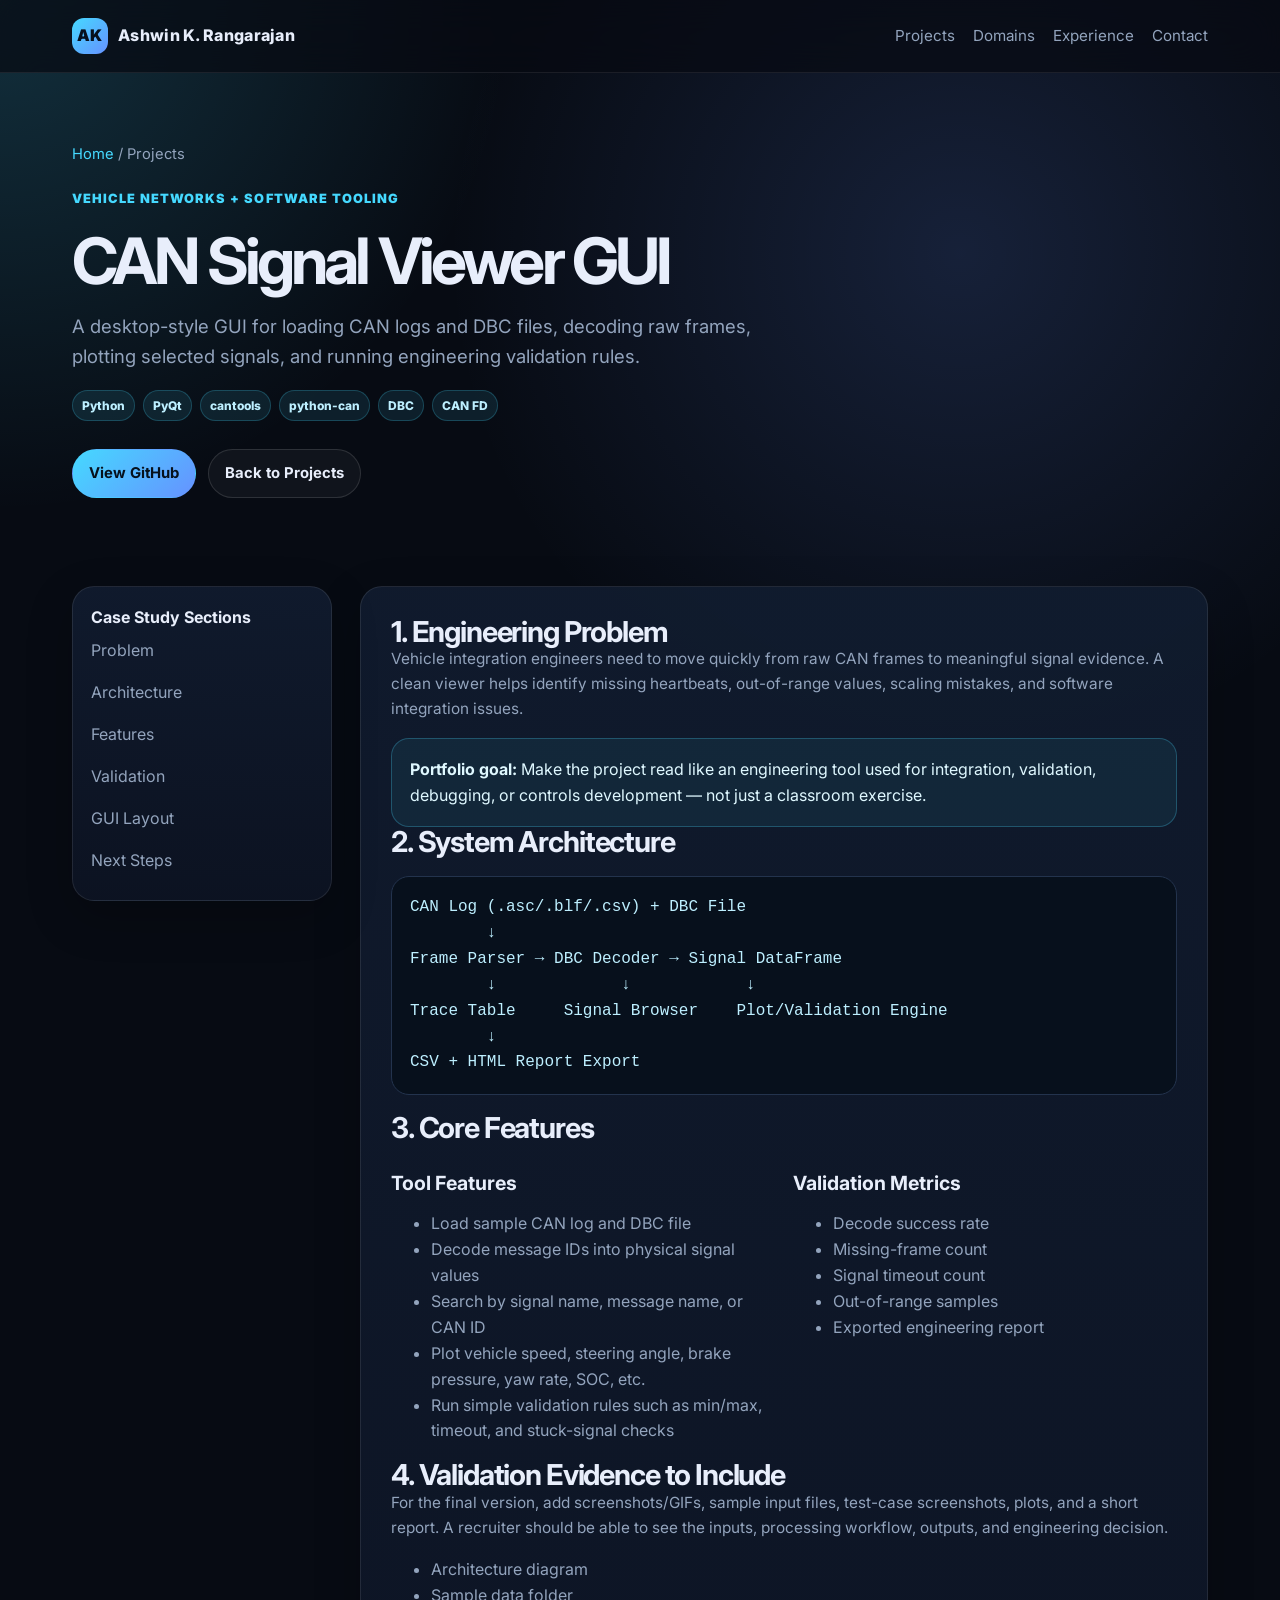
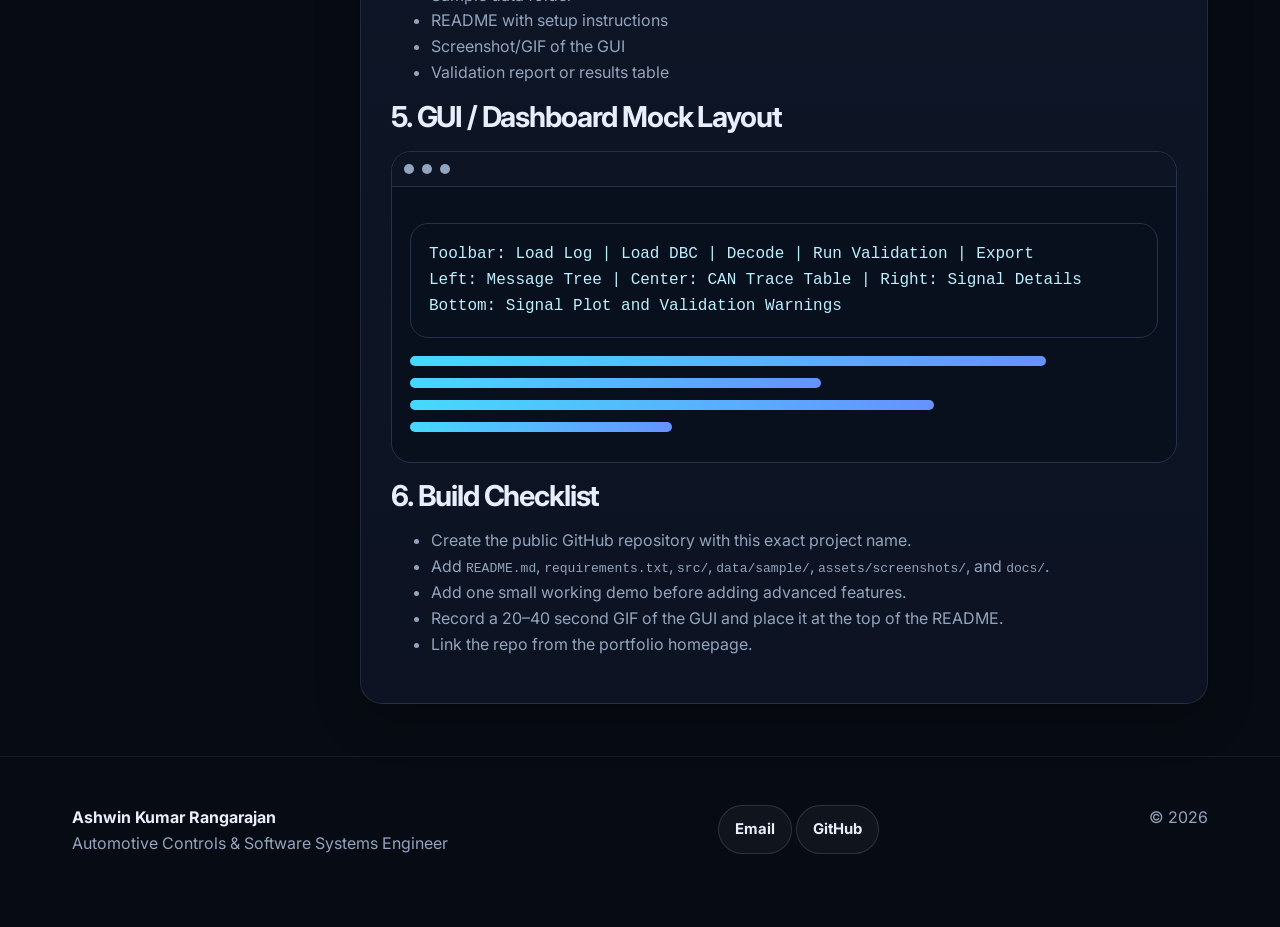
==== projects/can-signal-viewer-gui.html @ 093fa54e "Initial automotive SDV portfolio website" ====
<!doctype html>
<html lang="en">
<head>
  <meta charset="utf-8" />
  <meta name="viewport" content="width=device-width, initial-scale=1" />
  <title>CAN Signal Viewer GUI | Ashwin Kumar Rangarajan</title>
  <link rel="preconnect" href="https://fonts.googleapis.com">
  <link rel="preconnect" href="https://fonts.gstatic.com" crossorigin>
  <link href="https://fonts.googleapis.com/css2?family=Inter:wght@400;600;700;800;900&display=swap" rel="stylesheet">
  <link rel="stylesheet" href="../assets/styles.css" />
</head>
<body>
  <header class="nav"><div class="container nav-inner"><a class="logo" href="../index.html"><span class="logo-mark">AK</span><span>Ashwin K. Rangarajan</span></a><nav class="nav-links"><a href="../index.html#projects">Projects</a><a href="../index.html#domains">Domains</a><a href="../index.html#experience">Experience</a><a href="../index.html#contact">Contact</a></nav><button class="btn small mobile-menu" data-mobile-toggle>Menu</button></div></header>
  <main>
    <section class="project-hero"><div class="container"><div class="breadcrumb"><a href="../index.html">Home</a> / Projects</div><span class="kicker">Vehicle Networks + Software Tooling</span><h1>CAN Signal Viewer GUI</h1><p class="lede">A desktop-style GUI for loading CAN logs and DBC files, decoding raw frames, plotting selected signals, and running engineering validation rules.</p><div class="tags"><span class="tag">Python</span><span class="tag">PyQt</span><span class="tag">cantools</span><span class="tag">python-can</span><span class="tag">DBC</span><span class="tag">CAN FD</span></div><div class="hero-actions"><a class="btn primary" href="https://github.com/AshwinK77" target="_blank" rel="noreferrer">View GitHub</a><a class="btn" href="../index.html#projects">Back to Projects</a></div></div></section>
    <section class="section"><div class="container project-layout">
      <aside class="sidebar"><div class="card"><strong>Case Study Sections</strong><a href="#problem">Problem</a><a href="#architecture">Architecture</a><a href="#features">Features</a><a href="#validation">Validation</a><a href="#layout">GUI Layout</a><a href="#next">Next Steps</a></div></aside>
      <article class="card content-card">
        <section id="problem"><h2>1. Engineering Problem</h2><p>Vehicle integration engineers need to move quickly from raw CAN frames to meaningful signal evidence. A clean viewer helps identify missing heartbeats, out-of-range values, scaling mistakes, and software integration issues.</p><div class="callout"><strong>Portfolio goal:</strong> Make the project read like an engineering tool used for integration, validation, debugging, or controls development — not just a classroom exercise.</div></section>
        <section id="architecture"><h2>2. System Architecture</h2><div class="diagram">CAN Log (.asc/.blf/.csv) + DBC File
        ↓
Frame Parser → DBC Decoder → Signal DataFrame
        ↓             ↓            ↓
Trace Table     Signal Browser    Plot/Validation Engine
        ↓
CSV + HTML Report Export</div></section>
        <section id="features"><h2>3. Core Features</h2><div class="split"><div><h3>Tool Features</h3><ul><li>Load sample CAN log and DBC file</li><li>Decode message IDs into physical signal values</li><li>Search by signal name, message name, or CAN ID</li><li>Plot vehicle speed, steering angle, brake pressure, yaw rate, SOC, etc.</li><li>Run simple validation rules such as min/max, timeout, and stuck-signal checks</li></ul></div><div><h3>Validation Metrics</h3><ul><li>Decode success rate</li><li>Missing-frame count</li><li>Signal timeout count</li><li>Out-of-range samples</li><li>Exported engineering report</li></ul></div></div></section>
        <section id="validation"><h2>4. Validation Evidence to Include</h2><p>For the final version, add screenshots/GIFs, sample input files, test-case screenshots, plots, and a short report. A recruiter should be able to see the inputs, processing workflow, outputs, and engineering decision.</p><ul><li>Architecture diagram</li><li>Sample data folder</li><li>README with setup instructions</li><li>Screenshot/GIF of the GUI</li><li>Validation report or results table</li></ul></section>
        <section id="layout"><h2>5. GUI / Dashboard Mock Layout</h2><div class="mock-screen"><div class="mock-top"><span class="mock-dot"></span><span class="mock-dot"></span><span class="mock-dot"></span></div><div class="mock-body"><div class="diagram">Toolbar: Load Log | Load DBC | Decode | Run Validation | Export
Left: Message Tree | Center: CAN Trace Table | Right: Signal Details
Bottom: Signal Plot and Validation Warnings</div><div class="bar w85"></div><div class="bar w55"></div><div class="bar w70"></div><div class="bar w35"></div></div></div></section>
        <section id="next"><h2>6. Build Checklist</h2><ul><li>Create the public GitHub repository with this exact project name.</li><li>Add <code>README.md</code>, <code>requirements.txt</code>, <code>src/</code>, <code>data/sample/</code>, <code>assets/screenshots/</code>, and <code>docs/</code>.</li><li>Add one small working demo before adding advanced features.</li><li>Record a 20–40 second GIF of the GUI and place it at the top of the README.</li><li>Link the repo from the portfolio homepage.</li></ul></section>
      </article>
    </div></section>
  </main>
  <footer class="footer"><div class="container footer-grid"><div><strong>Ashwin Kumar Rangarajan</strong><br/>Automotive Controls & Software Systems Engineer</div><div><a class="btn" href="mailto:ashwintwister@gmail.com">Email</a> <a class="btn" href="https://github.com/AshwinK77" target="_blank" rel="noreferrer">GitHub</a></div><div>© <span data-year></span></div></div></footer>
  <script src="../assets/app.js"></script>
</body>
</html>
---- assets/styles.css ----
:root{
  --bg:#070b13;
  --panel:#0d1423;
  --panel-2:#111c2f;
  --text:#e8eefb;
  --muted:#93a4bd;
  --line:#23334d;
  --cyan:#45d9ff;
  --blue:#6692ff;
  --green:#44e0a2;
  --amber:#ffc857;
  --red:#ff6b6b;
  --shadow:0 24px 70px rgba(0,0,0,.35);
  --radius:22px;
  --max:1180px;
}
*{box-sizing:border-box}
html{scroll-behavior:smooth}
body{
  margin:0;
  font-family:Inter, ui-sans-serif, system-ui, -apple-system, Segoe UI, Roboto, Helvetica, Arial, sans-serif;
  background:radial-gradient(circle at top left, rgba(69,217,255,.18), transparent 32rem), radial-gradient(circle at 75% 10%, rgba(102,146,255,.16), transparent 32rem), var(--bg);
  color:var(--text);
  line-height:1.62;
}
a{color:inherit;text-decoration:none}
img{max-width:100%;display:block}
.container{max-width:var(--max);margin:0 auto;padding:0 22px}
.nav{
  position:sticky;top:0;z-index:50;
  backdrop-filter:blur(18px);
  background:rgba(7,11,19,.72);
  border-bottom:1px solid rgba(255,255,255,.08);
}
.nav-inner{height:72px;display:flex;align-items:center;justify-content:space-between;gap:20px}
.logo{font-weight:800;letter-spacing:.3px;display:flex;align-items:center;gap:10px}
.logo-mark{width:36px;height:36px;border-radius:12px;background:linear-gradient(135deg,var(--cyan),var(--blue));display:grid;place-items:center;color:#06111d;font-weight:900}
.nav-links{display:flex;gap:18px;align-items:center;color:var(--muted);font-size:.95rem}
.nav-links a:hover{color:var(--text)}
.btn{
  display:inline-flex;align-items:center;justify-content:center;gap:8px;
  padding:11px 16px;border-radius:999px;border:1px solid rgba(255,255,255,.12);
  background:rgba(255,255,255,.04);color:var(--text);font-weight:700;font-size:.93rem;
  transition:.2s ease;
}
.btn:hover{transform:translateY(-2px);border-color:rgba(69,217,255,.45);box-shadow:0 12px 34px rgba(69,217,255,.12)}
.btn.primary{background:linear-gradient(135deg,var(--cyan),var(--blue));color:#06111d;border-color:transparent}
.btn.small{padding:8px 12px;font-size:.85rem}
.hero{padding:86px 0 58px}
.hero-grid{display:grid;grid-template-columns:1.15fr .85fr;gap:34px;align-items:center}
.eyebrow{display:inline-flex;gap:8px;align-items:center;color:var(--cyan);font-weight:800;letter-spacing:.08em;text-transform:uppercase;font-size:.78rem}
.dot{width:8px;height:8px;border-radius:99px;background:var(--green);box-shadow:0 0 18px var(--green)}
h1{font-size:clamp(2.5rem,5vw,5rem);line-height:1;margin:18px 0 18px;letter-spacing:-.06em}
.lede{font-size:1.16rem;color:var(--muted);max-width:720px}
.hero-actions{display:flex;gap:12px;flex-wrap:wrap;margin-top:28px}
.hero-card{background:linear-gradient(180deg,rgba(255,255,255,.08),rgba(255,255,255,.035));border:1px solid rgba(255,255,255,.11);border-radius:var(--radius);padding:22px;box-shadow:var(--shadow)}
.dashboard-preview{display:grid;gap:14px}
.metric-row{display:grid;grid-template-columns:repeat(2,1fr);gap:12px}
.metric{background:rgba(0,0,0,.18);border:1px solid var(--line);border-radius:16px;padding:16px}
.metric .label{font-size:.72rem;color:var(--muted);text-transform:uppercase;letter-spacing:.08em}
.metric .value{font-size:1.9rem;font-weight:900;margin-top:4px}
.value.good{color:var(--green)}.value.warn{color:var(--amber)}.value.hot{color:var(--red)}
.trace{border:1px solid var(--line);border-radius:16px;overflow:hidden;background:#07101c}
.trace div{display:grid;grid-template-columns:1fr .7fr .7fr;gap:8px;padding:9px 12px;border-bottom:1px solid rgba(255,255,255,.06);font-size:.84rem;color:var(--muted)}
.trace div:first-child{color:var(--text);font-weight:800;background:rgba(69,217,255,.08)}
.trace div:last-child{border-bottom:none}
.section{padding:52px 0}
.section-head{display:flex;justify-content:space-between;gap:28px;align-items:end;margin-bottom:24px}
.section h2{font-size:clamp(1.8rem,3vw,3rem);line-height:1.06;margin:0;letter-spacing:-.04em}
.section p.intro{color:var(--muted);max-width:700px;margin:10px 0 0}
.grid{display:grid;gap:18px}
.grid.cards{grid-template-columns:repeat(3,1fr)}
.card{background:linear-gradient(180deg,rgba(17,28,47,.92),rgba(13,20,35,.92));border:1px solid rgba(255,255,255,.09);border-radius:var(--radius);padding:22px;box-shadow:0 16px 46px rgba(0,0,0,.22)}
.card h3{margin:0 0 8px;font-size:1.22rem;line-height:1.2}
.card p{color:var(--muted);margin:0 0 16px;font-size:.96rem}
.tags{display:flex;flex-wrap:wrap;gap:8px;margin:16px 0}
.tag{font-size:.75rem;font-weight:800;color:#bdefff;background:rgba(69,217,255,.1);border:1px solid rgba(69,217,255,.22);padding:5px 9px;border-radius:999px}
.card-actions{display:flex;gap:10px;flex-wrap:wrap;margin-top:14px}
.kicker{font-size:.8rem;color:var(--cyan);font-weight:900;text-transform:uppercase;letter-spacing:.08em}
.domain-grid{display:grid;grid-template-columns:repeat(4,1fr);gap:16px}
.domain h3{font-size:1rem;margin:8px 0 8px}.domain ul{padding-left:18px;margin:0;color:var(--muted);font-size:.92rem}
.timeline{position:relative;display:grid;gap:16px}
.timeline-item{display:grid;grid-template-columns:180px 1fr;gap:18px;align-items:start}
.time{color:var(--cyan);font-weight:900;font-size:.9rem}.timeline-card{border-left:3px solid var(--cyan)}
.repo-table{width:100%;border-collapse:separate;border-spacing:0 10px}
.repo-table th{text-align:left;color:var(--muted);font-size:.8rem;text-transform:uppercase;letter-spacing:.08em;font-weight:800;padding:0 14px}
.repo-table td{background:rgba(17,28,47,.8);border-top:1px solid rgba(255,255,255,.08);border-bottom:1px solid rgba(255,255,255,.08);padding:14px;color:var(--muted)}
.repo-table td:first-child{border-left:1px solid rgba(255,255,255,.08);border-radius:14px 0 0 14px;color:var(--text);font-weight:800}.repo-table td:last-child{border-right:1px solid rgba(255,255,255,.08);border-radius:0 14px 14px 0}
.footer{padding:48px 0 70px;border-top:1px solid rgba(255,255,255,.08);color:var(--muted)}
.footer-grid{display:flex;justify-content:space-between;gap:20px;flex-wrap:wrap}.footer strong{color:var(--text)}
.project-hero{padding:70px 0 36px}.breadcrumb{color:var(--muted);font-size:.92rem;margin-bottom:18px}.breadcrumb a{color:var(--cyan)}
.project-layout{display:grid;grid-template-columns:260px 1fr;gap:28px;align-items:start}.sidebar{position:sticky;top:92px}.sidebar .card{padding:18px}.sidebar a{display:block;color:var(--muted);padding:8px 0}.sidebar a:hover{color:var(--cyan)}
.content-card{padding:30px}.content-card h2{font-size:1.8rem;margin-top:0}.content-card h3{margin-top:28px}.content-card p,.content-card li{color:var(--muted)}
.diagram{background:#07101c;border:1px solid var(--line);border-radius:18px;padding:18px;margin:18px 0;font-family:ui-monospace, SFMono-Regular, Menlo, Consolas, monospace;color:#bdefff;white-space:pre-wrap;overflow:auto}
.split{display:grid;grid-template-columns:1fr 1fr;gap:18px}.callout{border:1px solid rgba(69,217,255,.26);background:rgba(69,217,255,.07);border-radius:18px;padding:18px;color:#dff8ff}
.mock-screen{border:1px solid var(--line);border-radius:20px;background:#07101c;overflow:hidden;margin:18px 0}.mock-top{display:flex;gap:8px;background:#0d1423;padding:12px;border-bottom:1px solid var(--line)}.mock-dot{width:10px;height:10px;border-radius:50%;background:var(--muted)}.mock-body{padding:18px}.bar{height:10px;background:linear-gradient(90deg,var(--cyan),var(--blue));border-radius:99px;margin:12px 0}.bar.w70{width:70%}.bar.w55{width:55%}.bar.w85{width:85%}.bar.w35{width:35%}
.mobile-menu{display:none}
@media(max-width:900px){.hero-grid,.project-layout,.split{grid-template-columns:1fr}.grid.cards{grid-template-columns:1fr 1fr}.domain-grid{grid-template-columns:1fr 1fr}.sidebar{position:static}.nav-links{display:none}.mobile-menu{display:inline-flex}.timeline-item{grid-template-columns:1fr}.hero{padding-top:56px}}
@media(max-width:620px){.grid.cards,.domain-grid,.metric-row{grid-template-columns:1fr}.section-head{display:block}.repo-table{display:block;overflow-x:auto}.hero-actions{display:grid}.btn{width:100%}}
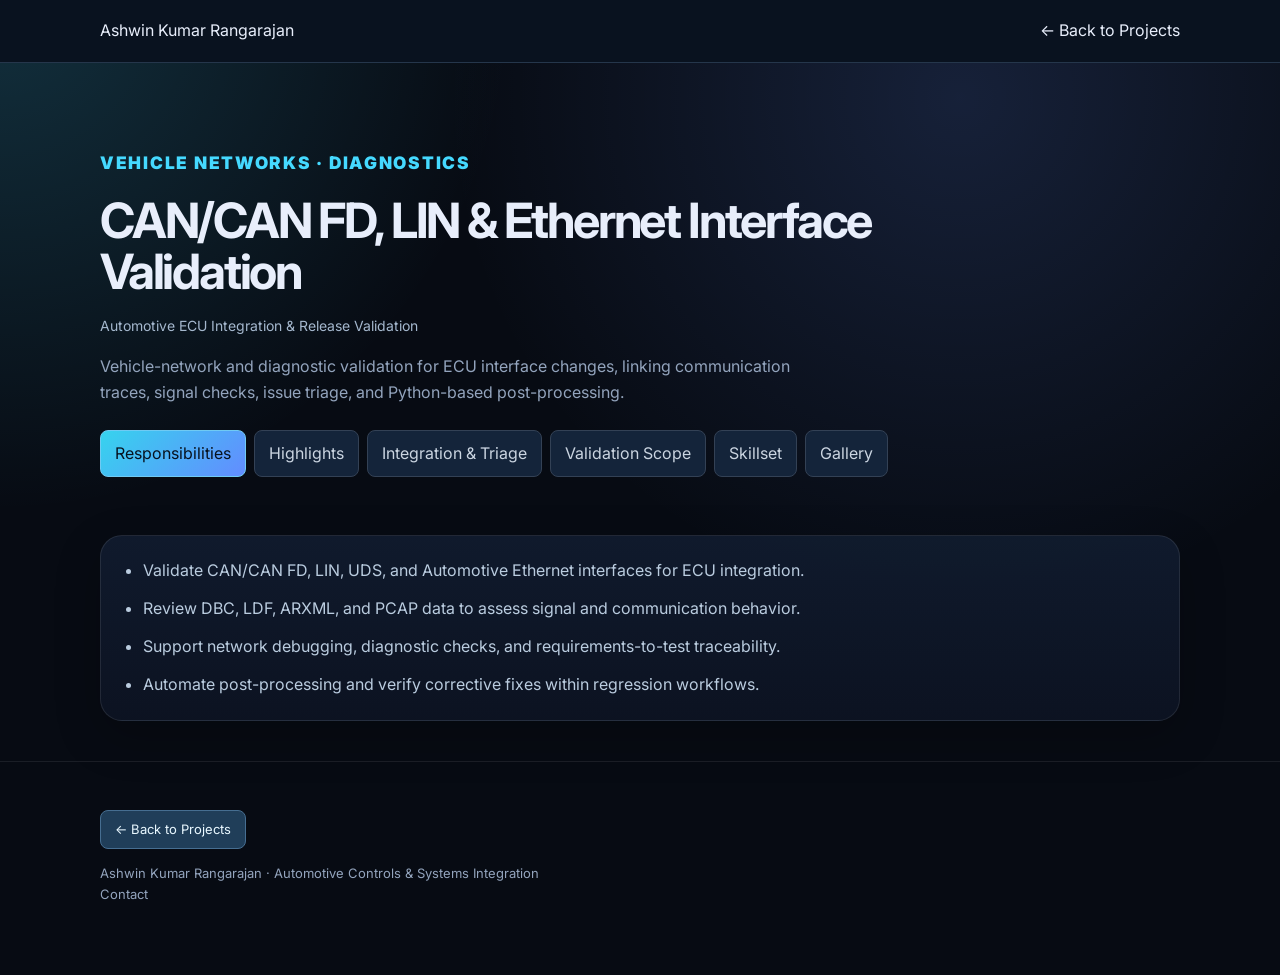
==== commit d06bf687: "Update portfolio visuals, resume link, and project tabs" ====
--- a/projects/can-signal-viewer-gui.html
+++ b/projects/can-signal-viewer-gui.html
@@ -1,39 +1,66 @@
-<!doctype html>
-<html lang="en">
-<head>
-  <meta charset="utf-8" />
-  <meta name="viewport" content="width=device-width, initial-scale=1" />
-  <title>CAN Signal Viewer GUI | Ashwin Kumar Rangarajan</title>
-  <link rel="preconnect" href="https://fonts.googleapis.com">
-  <link rel="preconnect" href="https://fonts.gstatic.com" crossorigin>
-  <link href="https://fonts.googleapis.com/css2?family=Inter:wght@400;600;700;800;900&display=swap" rel="stylesheet">
-  <link rel="stylesheet" href="../assets/styles.css" />
-</head>
-<body>
-  <header class="nav"><div class="container nav-inner"><a class="logo" href="../index.html"><span class="logo-mark">AK</span><span>Ashwin K. Rangarajan</span></a><nav class="nav-links"><a href="../index.html#projects">Projects</a><a href="../index.html#domains">Domains</a><a href="../index.html#experience">Experience</a><a href="../index.html#contact">Contact</a></nav><button class="btn small mobile-menu" data-mobile-toggle>Menu</button></div></header>
-  <main>
-    <section class="project-hero"><div class="container"><div class="breadcrumb"><a href="../index.html">Home</a> / Projects</div><span class="kicker">Vehicle Networks + Software Tooling</span><h1>CAN Signal Viewer GUI</h1><p class="lede">A desktop-style GUI for loading CAN logs and DBC files, decoding raw frames, plotting selected signals, and running engineering validation rules.</p><div class="tags"><span class="tag">Python</span><span class="tag">PyQt</span><span class="tag">cantools</span><span class="tag">python-can</span><span class="tag">DBC</span><span class="tag">CAN FD</span></div><div class="hero-actions"><a class="btn primary" href="https://github.com/AshwinK77" target="_blank" rel="noreferrer">View GitHub</a><a class="btn" href="../index.html#projects">Back to Projects</a></div></div></section>
-    <section class="section"><div class="container project-layout">
-      <aside class="sidebar"><div class="card"><strong>Case Study Sections</strong><a href="#problem">Problem</a><a href="#architecture">Architecture</a><a href="#features">Features</a><a href="#validation">Validation</a><a href="#layout">GUI Layout</a><a href="#next">Next Steps</a></div></aside>
-      <article class="card content-card">
-        <section id="problem"><h2>1. Engineering Problem</h2><p>Vehicle integration engineers need to move quickly from raw CAN frames to meaningful signal evidence. A clean viewer helps identify missing heartbeats, out-of-range values, scaling mistakes, and software integration issues.</p><div class="callout"><strong>Portfolio goal:</strong> Make the project read like an engineering tool used for integration, validation, debugging, or controls development — not just a classroom exercise.</div></section>
-        <section id="architecture"><h2>2. System Architecture</h2><div class="diagram">CAN Log (.asc/.blf/.csv) + DBC File
-        ↓
-Frame Parser → DBC Decoder → Signal DataFrame
-        ↓             ↓            ↓
-Trace Table     Signal Browser    Plot/Validation Engine
-        ↓
-CSV + HTML Report Export</div></section>
-        <section id="features"><h2>3. Core Features</h2><div class="split"><div><h3>Tool Features</h3><ul><li>Load sample CAN log and DBC file</li><li>Decode message IDs into physical signal values</li><li>Search by signal name, message name, or CAN ID</li><li>Plot vehicle speed, steering angle, brake pressure, yaw rate, SOC, etc.</li><li>Run simple validation rules such as min/max, timeout, and stuck-signal checks</li></ul></div><div><h3>Validation Metrics</h3><ul><li>Decode success rate</li><li>Missing-frame count</li><li>Signal timeout count</li><li>Out-of-range samples</li><li>Exported engineering report</li></ul></div></div></section>
-        <section id="validation"><h2>4. Validation Evidence to Include</h2><p>For the final version, add screenshots/GIFs, sample input files, test-case screenshots, plots, and a short report. A recruiter should be able to see the inputs, processing workflow, outputs, and engineering decision.</p><ul><li>Architecture diagram</li><li>Sample data folder</li><li>README with setup instructions</li><li>Screenshot/GIF of the GUI</li><li>Validation report or results table</li></ul></section>
-        <section id="layout"><h2>5. GUI / Dashboard Mock Layout</h2><div class="mock-screen"><div class="mock-top"><span class="mock-dot"></span><span class="mock-dot"></span><span class="mock-dot"></span></div><div class="mock-body"><div class="diagram">Toolbar: Load Log | Load DBC | Decode | Run Validation | Export
-Left: Message Tree | Center: CAN Trace Table | Right: Signal Details
-Bottom: Signal Plot and Validation Warnings</div><div class="bar w85"></div><div class="bar w55"></div><div class="bar w70"></div><div class="bar w35"></div></div></div></section>
-        <section id="next"><h2>6. Build Checklist</h2><ul><li>Create the public GitHub repository with this exact project name.</li><li>Add <code>README.md</code>, <code>requirements.txt</code>, <code>src/</code>, <code>data/sample/</code>, <code>assets/screenshots/</code>, and <code>docs/</code>.</li><li>Add one small working demo before adding advanced features.</li><li>Record a 20–40 second GIF of the GUI and place it at the top of the README.</li><li>Link the repo from the portfolio homepage.</li></ul></section>
-      </article>
-    </div></section>
-  </main>
-  <footer class="footer"><div class="container footer-grid"><div><strong>Ashwin Kumar Rangarajan</strong><br/>Automotive Controls & Software Systems Engineer</div><div><a class="btn" href="mailto:ashwintwister@gmail.com">Email</a> <a class="btn" href="https://github.com/AshwinK77" target="_blank" rel="noreferrer">GitHub</a></div><div>© <span data-year></span></div></div></footer>
-  <script src="../assets/app.js"></script>
-</body>
-</html>+<!doctype html><html lang="en"><head><meta charset="utf-8"><meta name="viewport" content="width=device-width,initial-scale=1"><title>CAN/CAN FD, LIN &amp; Ethernet Interface Validation | Ashwin Kumar Rangarajan</title><meta name="description" content="Vehicle-network and diagnostic validation for ECU interface changes, linking communication traces, signal checks, issue triage, and Python-based post-processing."><link rel="preconnect" href="https://fonts.googleapis.com"><link rel="preconnect" href="https://fonts.gstatic.com" crossorigin><link href="https://fonts.googleapis.com/css2?family=Inter:wght@400;600;700;800;900&display=swap" rel="stylesheet"><style>*{box-sizing:border-box}html{scroll-behavior:smooth;scroll-padding-top:90px}body{margin:0;background:#09121f;color:#e8f0fb;font:16px/1.7 Inter,system-ui,sans-serif}a{color:#84d4fa;text-decoration:none}a:hover{text-decoration:underline}a:focus-visible,button:focus-visible{outline:2px solid #84d4fa;outline-offset:4px}.wrap{width:min(1080px,calc(100% - 40px));margin:auto}.top{position:sticky;top:0;z-index:20;background:#09121f;border-bottom:1px solid #25364b;padding:18px 0}.top .wrap{display:flex;justify-content:space-between;gap:20px;flex-wrap:wrap}.hero{padding:65px 0 40px}.eyebrow{font-size:12px;letter-spacing:.1em;text-transform:uppercase;color:#77cef1;font-weight:700}h1{font-size:clamp(30px,5vw,48px);line-height:1.15;max-width:900px;margin:14px 0 20px;letter-spacing:-.03em}.org{color:#a5b8ce;font-size:14px}.lede{font-size:19px;color:#b9c9dc;max-width:820px}.nav{display:flex;gap:8px;flex-wrap:wrap;margin-top:24px}.nav a,.tag{background:#14243a;border:1px solid #2b415a;border-radius:8px;padding:7px 12px;font-size:12px;color:#cce5f8}.sections{display:grid;grid-template-columns:1fr 1fr;gap:20px;margin-bottom:40px}.panel{background:#0e1c2e;border:1px solid #243a52;border-radius:14px;padding:26px;min-width:0}.panel h2{font-size:22px;line-height:1.35;margin:0 0 16px;letter-spacing:-.015em}.panel ul{padding-left:20px;margin:0}.panel li{padding:0 0 12px;color:#baccdf}.panel li:last-child{padding-bottom:0}.full{grid-column:1/-1}.tags{display:flex;gap:8px;flex-wrap:wrap}.gallery{display:grid;grid-template-columns:repeat(3,minmax(0,1fr));gap:16px}.gallery figure{margin:0}.gallery button{display:block;padding:0;width:100%;border:1px solid #304d67;border-radius:10px;overflow:hidden;background:#13243a;cursor:zoom-in}.gallery img{display:block;width:100%;height:200px;object-fit:cover}.gallery figcaption{font-size:13px;color:#a9bfd4;padding-top:8px}.empty{color:#91a8c0;margin:0}.footer{border-top:1px solid #25364b;padding:25px 0 35px;color:#8fa5be;font-size:13px}dialog{width:min(1000px,92vw);max-height:90vh;border:1px solid #35546e;border-radius:14px;background:#0b1828;color:#fff;padding:16px}dialog::backdrop{background:rgba(0,5,12,.88)}dialog img{width:100%;max-height:75vh;object-fit:contain;display:block}dialog form{text-align:right;margin-bottom:10px}dialog button{background:#203a54;color:#fff;border:1px solid #4a6d8c;border-radius:8px;padding:8px 14px;cursor:pointer}dialog p{font-size:13px;color:#bdd1e4}@media(max-width:700px){.sections{grid-template-columns:1fr}.panel{padding:20px}.hero{padding-top:40px}.gallery{grid-template-columns:1fr 1fr}.wrap{width:calc(100% - 28px)}}@media(max-width:420px){.gallery{grid-template-columns:1fr}}.overview-heading{font-size:16px;color:#81d3f4;margin:0 0 8px}.responsibilities-overview{color:#baccdf;margin:0 0 20px;font-size:15px}.footer-back{display:inline-block;margin-bottom:14px;padding:8px 14px;background:#203e59;border:1px solid #466e91;border-radius:8px;color:#e9f8ff}
+.sections{display:block}.sections>.panel{width:100%;margin:0}.sections>[hidden]{display:none!important}
+.case-study-tabs{display:flex;gap:8px;flex-wrap:wrap;margin-top:24px}
+.case-study-tabs button{font-family:inherit;font-size:13px;font-weight:600;line-height:1.4;padding:10px 14px;border:1px solid #2b415a;border-radius:8px;background:#14243a;color:#cce5f8;cursor:pointer}
+.case-study-tabs button[aria-selected=true]{background:#235880;border-color:#70caf3;color:#fff;box-shadow:0 0 0 1px rgba(112,202,243,.15)}
+.case-study-tabs button:hover{background:#244765}
+.case-study-tabs button:focus-visible{outline:2px solid #84d4fa;outline-offset:3px}
+.panel[role=tabpanel]:focus-visible{outline:2px solid #84d4fa;outline-offset:4px}
+body{font-family:Inter,system-ui,sans-serif;font-size:16px;line-height:1.7}
+</style><link rel="stylesheet" href="../assets/styles.css"><style>
+/* Reuse the homepage typography and buttons; keep project layout scoped. */
+.case-study-tabs button{font:inherit;cursor:pointer}
+.case-study-tabs button[aria-selected="true"]{background:#235880;border-color:#70caf3;color:#fff;box-shadow:0 0 0 2px rgba(112,202,243,.22)}
+.case-study-tabs button[aria-selected="true"]:hover{background:#235880}
+.sections{display:block}.sections>.panel{width:100%;margin:0}
+.sections>[hidden]{display:none!important}
+.panel p,.panel li,.lede,.responsibilities-overview{font-size:inherit;line-height:inherit}
+</style><style id="remove-repeated-tab-headings">.sections > .panel > h2{display:none!important}</style></head><body><header class="top"><div class="wrap"><a href="../index.html">Ashwin Kumar Rangarajan</a><a href="../index.html#projects">← Back to Projects</a></div></header><main class="wrap"><div class="hero"><span class="eyebrow">Vehicle Networks · Diagnostics</span><h1>CAN/CAN FD, LIN &amp; Ethernet Interface Validation</h1><p class="org">Automotive ECU Integration &amp; Release Validation</p><p class="lede">Vehicle-network and diagnostic validation for ECU interface changes, linking communication traces, signal checks, issue triage, and Python-based post-processing.</p><div class="case-study-tabs" role="tablist" aria-label="Project sections"><button class="project-tab" type="button" role="tab" id="tab-responsibilities" aria-controls="responsibilities" aria-selected="true" tabindex="0">Responsibilities</button><button class="project-tab" type="button" role="tab" id="tab-highlights" aria-controls="highlights" aria-selected="false" tabindex="-1">Highlights</button><button class="project-tab" type="button" role="tab" id="tab-integration" aria-controls="integration" aria-selected="false" tabindex="-1">Integration & Triage</button><button class="project-tab" type="button" role="tab" id="tab-features" aria-controls="features" aria-selected="false" tabindex="-1">Validation Scope</button><button class="project-tab" type="button" role="tab" id="tab-skillset" aria-controls="skillset" aria-selected="false" tabindex="-1">Skillset</button><button class="project-tab" type="button" role="tab" id="tab-gallery" aria-controls="gallery" aria-selected="false" tabindex="-1">Gallery</button></div></div><div class="sections"><section class="panel card" id="responsibilities" role="tabpanel" aria-labelledby="tab-responsibilities" tabindex="0"><ul><li>Validate CAN/CAN FD, LIN, UDS, and Automotive Ethernet interfaces for ECU integration.</li><li>Review DBC, LDF, ARXML, and PCAP data to assess signal and communication behavior.</li><li>Support network debugging, diagnostic checks, and requirements-to-test traceability.</li><li>Automate post-processing and verify corrective fixes within regression workflows.</li></ul></section><section class="panel card" id="highlights" role="tabpanel" aria-labelledby="tab-highlights" tabindex="0" hidden><ul><li>Applied network and diagnostic validation within vehicle software release workflows.</li><li>Connected trace evidence with ECU integration triage and cross-functional root-cause investigations.</li><li>Used Python-based processing to support repeatable validation and analysis.</li></ul></section><section class="panel card" id="integration" role="tabpanel" aria-labelledby="tab-integration" tabindex="0" hidden><ul><li>Review signal definitions alongside communication traces and observed vehicle behavior.</li><li>Investigate interface changes, diagnostic behavior, and ECU integration issues.</li><li>Confirm corrective fixes and update test plans to prevent recurring failures.</li></ul></section><section class="panel card" id="features" role="tabpanel" aria-labelledby="tab-features" tabindex="0" hidden><ul><li>CAN / CAN FD signal and interface validation.</li><li>LIN and UDS diagnostic checks.</li><li>Automotive Ethernet trace analysis and ECU interface verification.</li></ul></section><section class="panel full card" id="skillset" role="tabpanel" aria-labelledby="tab-skillset" tabindex="0" hidden><div class="tags"><span class="tag">CAN / CAN FD</span><span class="tag">LIN</span><span class="tag">UDS / XCP</span><span class="tag">Automotive Ethernet</span><span class="tag">DBC / LDF / ARXML / PCAP</span><span class="tag">Vector CANalyzer / CANape</span><span class="tag">CANdb++</span><span class="tag">Python</span><span class="tag">ECU integration</span></div></section><section class="panel full card" id="gallery" role="tabpanel" aria-labelledby="tab-gallery" tabindex="0" hidden><h3 class="overview-heading">Project Overview</h3><p class="responsibilities-overview">Vehicle-network and diagnostic validation for ECU interface changes, linking communication traces, signal checks, issue triage, and Python-based post-processing.</p><div class="gallery" id="project-gallery"></div><div class="gallery" style="margin-top:20px"></div><p class="empty" id="gallery-empty">Project photos coming soon.</p></section></div></main><footer class="footer"><div class="wrap"><a class="footer-back" href="../index.html#projects">← Back to Projects</a><br>Ashwin Kumar Rangarajan · Automotive Controls & Systems Integration<br><a href="../index.html#contact">Contact</a></div></footer><dialog id="gallery-viewer" aria-label="Project photo viewer"><form method="dialog"><button>Close ×</button></form><img id="gallery-large" alt=""><p id="gallery-caption"></p></dialog><script>
+// Add the project-specific gallery images here. Paths are relative to this page.
+// Example: {url:'../assets/photos/bench.jpg',caption:'HIL bench',alt:'HIL test bench'}
+const galleryImages = [];
+const gallery=document.getElementById('project-gallery');
+const viewer=document.getElementById('gallery-viewer');
+galleryImages.forEach(photo=>{
+ const figure=document.createElement('figure'),button=document.createElement('button'),img=document.createElement('img'),caption=document.createElement('figcaption');
+ button.type='button';button.setAttribute('aria-label','View '+(photo.caption||'project photo'));button.setAttribute('aria-haspopup','dialog');
+ img.src=photo.url;img.alt=photo.alt||photo.caption||'Project photo';img.loading='lazy';caption.textContent=photo.caption||'';
+ button.appendChild(img);figure.append(button,caption);gallery.appendChild(figure);
+ button.addEventListener('click',()=>{document.getElementById('gallery-large').src=photo.url;document.getElementById('gallery-large').alt=img.alt;document.getElementById('gallery-caption').textContent=caption.textContent;viewer.showModal();});
+});
+document.getElementById('gallery-empty').hidden=galleryImages.length>0 || document.querySelector('#gallery iframe') !== null;
+viewer.addEventListener('click',event=>{if(event.target===viewer)viewer.close();});
+</script><script>
+(()=>{
+ const tabs=Array.from(document.querySelectorAll('.case-study-tabs [role="tab"]'));
+ function select(tab,updateHash=false,focus=false){
+  tabs.forEach(button=>{
+   const active=button===tab;
+   // TAB COLOR FIX: selected blue, other tabs dark.
+   button.style.setProperty('background',active?'linear-gradient(135deg,#36d3ee,#638cff)':'#14243a','important');
+   button.style.setProperty('color',active?'#07121f':'#cbd5e1','important');
+   button.style.setProperty('border',active?'1px solid #70caf3':'1px solid #334155','important');
+   button.style.setProperty('box-shadow','none','important');
+
+   button.setAttribute('aria-selected',String(active));button.tabIndex=active?0:-1;
+   document.getElementById(button.getAttribute('aria-controls')).hidden=!active;
+  });
+  if(updateHash)history.replaceState(null,'','#'+tab.getAttribute('aria-controls'));
+  if(focus)tab.focus();
+ }
+ function fromHash(){const key=location.hash.slice(1);select(tabs.find(tab=>tab.getAttribute('aria-controls')===key)||tabs[0]);}
+ tabs.forEach((tab,i)=>{
+  tab.addEventListener('click',()=>select(tab,true));
+  tab.addEventListener('keydown',event=>{
+   let target;
+   if(event.key==='ArrowRight')target=(i+1)%tabs.length;
+   else if(event.key==='ArrowLeft')target=(i-1+tabs.length)%tabs.length;
+   else if(event.key==='Home')target=0;
+   else if(event.key==='End')target=tabs.length-1;
+   else return;
+   event.preventDefault();select(tabs[target],true,true);
+  });
+ });
+ window.addEventListener('hashchange',fromHash);fromHash();
+})();
+</script></body></html>
--- a/assets/styles.css
+++ b/assets/styles.css
@@ -1,99 +1,1252 @@
-:root{
-  --bg:#070b13;
-  --panel:#0d1423;
-  --panel-2:#111c2f;
-  --text:#e8eefb;
-  --muted:#93a4bd;
-  --line:#23334d;
-  --cyan:#45d9ff;
-  --blue:#6692ff;
-  --green:#44e0a2;
-  --amber:#ffc857;
-  --red:#ff6b6b;
-  --shadow:0 24px 70px rgba(0,0,0,.35);
-  --radius:22px;
-  --max:1180px;
-}
-*{box-sizing:border-box}
-html{scroll-behavior:smooth}
-body{
-  margin:0;
-  font-family:Inter, ui-sans-serif, system-ui, -apple-system, Segoe UI, Roboto, Helvetica, Arial, sans-serif;
-  background:radial-gradient(circle at top left, rgba(69,217,255,.18), transparent 32rem), radial-gradient(circle at 75% 10%, rgba(102,146,255,.16), transparent 32rem), var(--bg);
-  color:var(--text);
-  line-height:1.62;
-}
-a{color:inherit;text-decoration:none}
-img{max-width:100%;display:block}
-.container{max-width:var(--max);margin:0 auto;padding:0 22px}
-.nav{
-  position:sticky;top:0;z-index:50;
-  backdrop-filter:blur(18px);
-  background:rgba(7,11,19,.72);
-  border-bottom:1px solid rgba(255,255,255,.08);
-}
-.nav-inner{height:72px;display:flex;align-items:center;justify-content:space-between;gap:20px}
-.logo{font-weight:800;letter-spacing:.3px;display:flex;align-items:center;gap:10px}
-.logo-mark{width:36px;height:36px;border-radius:12px;background:linear-gradient(135deg,var(--cyan),var(--blue));display:grid;place-items:center;color:#06111d;font-weight:900}
-.nav-links{display:flex;gap:18px;align-items:center;color:var(--muted);font-size:.95rem}
-.nav-links a:hover{color:var(--text)}
-.btn{
-  display:inline-flex;align-items:center;justify-content:center;gap:8px;
-  padding:11px 16px;border-radius:999px;border:1px solid rgba(255,255,255,.12);
-  background:rgba(255,255,255,.04);color:var(--text);font-weight:700;font-size:.93rem;
-  transition:.2s ease;
-}
-.btn:hover{transform:translateY(-2px);border-color:rgba(69,217,255,.45);box-shadow:0 12px 34px rgba(69,217,255,.12)}
-.btn.primary{background:linear-gradient(135deg,var(--cyan),var(--blue));color:#06111d;border-color:transparent}
-.btn.small{padding:8px 12px;font-size:.85rem}
-.hero{padding:86px 0 58px}
-.hero-grid{display:grid;grid-template-columns:1.15fr .85fr;gap:34px;align-items:center}
-.eyebrow{display:inline-flex;gap:8px;align-items:center;color:var(--cyan);font-weight:800;letter-spacing:.08em;text-transform:uppercase;font-size:.78rem}
-.dot{width:8px;height:8px;border-radius:99px;background:var(--green);box-shadow:0 0 18px var(--green)}
-h1{font-size:clamp(2.5rem,5vw,5rem);line-height:1;margin:18px 0 18px;letter-spacing:-.06em}
-.lede{font-size:1.16rem;color:var(--muted);max-width:720px}
-.hero-actions{display:flex;gap:12px;flex-wrap:wrap;margin-top:28px}
-.hero-card{background:linear-gradient(180deg,rgba(255,255,255,.08),rgba(255,255,255,.035));border:1px solid rgba(255,255,255,.11);border-radius:var(--radius);padding:22px;box-shadow:var(--shadow)}
-.dashboard-preview{display:grid;gap:14px}
-.metric-row{display:grid;grid-template-columns:repeat(2,1fr);gap:12px}
-.metric{background:rgba(0,0,0,.18);border:1px solid var(--line);border-radius:16px;padding:16px}
-.metric .label{font-size:.72rem;color:var(--muted);text-transform:uppercase;letter-spacing:.08em}
-.metric .value{font-size:1.9rem;font-weight:900;margin-top:4px}
-.value.good{color:var(--green)}.value.warn{color:var(--amber)}.value.hot{color:var(--red)}
-.trace{border:1px solid var(--line);border-radius:16px;overflow:hidden;background:#07101c}
-.trace div{display:grid;grid-template-columns:1fr .7fr .7fr;gap:8px;padding:9px 12px;border-bottom:1px solid rgba(255,255,255,.06);font-size:.84rem;color:var(--muted)}
-.trace div:first-child{color:var(--text);font-weight:800;background:rgba(69,217,255,.08)}
-.trace div:last-child{border-bottom:none}
-.section{padding:52px 0}
-.section-head{display:flex;justify-content:space-between;gap:28px;align-items:end;margin-bottom:24px}
-.section h2{font-size:clamp(1.8rem,3vw,3rem);line-height:1.06;margin:0;letter-spacing:-.04em}
-.section p.intro{color:var(--muted);max-width:700px;margin:10px 0 0}
-.grid{display:grid;gap:18px}
-.grid.cards{grid-template-columns:repeat(3,1fr)}
-.card{background:linear-gradient(180deg,rgba(17,28,47,.92),rgba(13,20,35,.92));border:1px solid rgba(255,255,255,.09);border-radius:var(--radius);padding:22px;box-shadow:0 16px 46px rgba(0,0,0,.22)}
-.card h3{margin:0 0 8px;font-size:1.22rem;line-height:1.2}
-.card p{color:var(--muted);margin:0 0 16px;font-size:.96rem}
-.tags{display:flex;flex-wrap:wrap;gap:8px;margin:16px 0}
-.tag{font-size:.75rem;font-weight:800;color:#bdefff;background:rgba(69,217,255,.1);border:1px solid rgba(69,217,255,.22);padding:5px 9px;border-radius:999px}
-.card-actions{display:flex;gap:10px;flex-wrap:wrap;margin-top:14px}
-.kicker{font-size:.8rem;color:var(--cyan);font-weight:900;text-transform:uppercase;letter-spacing:.08em}
-.domain-grid{display:grid;grid-template-columns:repeat(4,1fr);gap:16px}
-.domain h3{font-size:1rem;margin:8px 0 8px}.domain ul{padding-left:18px;margin:0;color:var(--muted);font-size:.92rem}
-.timeline{position:relative;display:grid;gap:16px}
-.timeline-item{display:grid;grid-template-columns:180px 1fr;gap:18px;align-items:start}
-.time{color:var(--cyan);font-weight:900;font-size:.9rem}.timeline-card{border-left:3px solid var(--cyan)}
-.repo-table{width:100%;border-collapse:separate;border-spacing:0 10px}
-.repo-table th{text-align:left;color:var(--muted);font-size:.8rem;text-transform:uppercase;letter-spacing:.08em;font-weight:800;padding:0 14px}
-.repo-table td{background:rgba(17,28,47,.8);border-top:1px solid rgba(255,255,255,.08);border-bottom:1px solid rgba(255,255,255,.08);padding:14px;color:var(--muted)}
-.repo-table td:first-child{border-left:1px solid rgba(255,255,255,.08);border-radius:14px 0 0 14px;color:var(--text);font-weight:800}.repo-table td:last-child{border-right:1px solid rgba(255,255,255,.08);border-radius:0 14px 14px 0}
-.footer{padding:48px 0 70px;border-top:1px solid rgba(255,255,255,.08);color:var(--muted)}
-.footer-grid{display:flex;justify-content:space-between;gap:20px;flex-wrap:wrap}.footer strong{color:var(--text)}
-.project-hero{padding:70px 0 36px}.breadcrumb{color:var(--muted);font-size:.92rem;margin-bottom:18px}.breadcrumb a{color:var(--cyan)}
-.project-layout{display:grid;grid-template-columns:260px 1fr;gap:28px;align-items:start}.sidebar{position:sticky;top:92px}.sidebar .card{padding:18px}.sidebar a{display:block;color:var(--muted);padding:8px 0}.sidebar a:hover{color:var(--cyan)}
-.content-card{padding:30px}.content-card h2{font-size:1.8rem;margin-top:0}.content-card h3{margin-top:28px}.content-card p,.content-card li{color:var(--muted)}
-.diagram{background:#07101c;border:1px solid var(--line);border-radius:18px;padding:18px;margin:18px 0;font-family:ui-monospace, SFMono-Regular, Menlo, Consolas, monospace;color:#bdefff;white-space:pre-wrap;overflow:auto}
-.split{display:grid;grid-template-columns:1fr 1fr;gap:18px}.callout{border:1px solid rgba(69,217,255,.26);background:rgba(69,217,255,.07);border-radius:18px;padding:18px;color:#dff8ff}
-.mock-screen{border:1px solid var(--line);border-radius:20px;background:#07101c;overflow:hidden;margin:18px 0}.mock-top{display:flex;gap:8px;background:#0d1423;padding:12px;border-bottom:1px solid var(--line)}.mock-dot{width:10px;height:10px;border-radius:50%;background:var(--muted)}.mock-body{padding:18px}.bar{height:10px;background:linear-gradient(90deg,var(--cyan),var(--blue));border-radius:99px;margin:12px 0}.bar.w70{width:70%}.bar.w55{width:55%}.bar.w85{width:85%}.bar.w35{width:35%}
-.mobile-menu{display:none}
-@media(max-width:900px){.hero-grid,.project-layout,.split{grid-template-columns:1fr}.grid.cards{grid-template-columns:1fr 1fr}.domain-grid{grid-template-columns:1fr 1fr}.sidebar{position:static}.nav-links{display:none}.mobile-menu{display:inline-flex}.timeline-item{grid-template-columns:1fr}.hero{padding-top:56px}}
-@media(max-width:620px){.grid.cards,.domain-grid,.metric-row{grid-template-columns:1fr}.section-head{display:block}.repo-table{display:block;overflow-x:auto}.hero-actions{display:grid}.btn{width:100%}}
+:root {
+  --bg: #070b13;
+  --panel: #0d1423;
+  --panel-2: #111c2f;
+  --text: #e8eefb;
+  --muted: #93a4bd;
+  --line: #23334d;
+  --cyan: #45d9ff;
+  --blue: #6692ff;
+  --green: #44e0a2;
+  --amber: #ffc857;
+  --red: #ff6b6b;
+  --shadow: 0 24px 70px rgba(0, 0, 0, .35);
+  --radius: 22px;
+  --max: 1180px;
+}
+
+* {
+  box-sizing: border-box
+}
+
+html {
+  scroll-behavior: smooth
+}
+
+body {
+  margin: 0;
+  font-family: Inter, ui-sans-serif, system-ui, -apple-system, Segoe UI, Roboto, Helvetica, Arial, sans-serif;
+  background: radial-gradient(circle at top left, rgba(69, 217, 255, .18), transparent 32rem), radial-gradient(circle at 75% 10%, rgba(102, 146, 255, .16), transparent 32rem), var(--bg);
+  color: var(--text);
+  line-height: 1.62;
+}
+
+a {
+  color: inherit;
+  text-decoration: none
+}
+
+img {
+  max-width: 100%;
+  display: block
+}
+
+.container {
+  max-width: var(--max);
+  margin: 0 auto;
+  padding: 0 22px
+}
+
+.nav {
+  position: sticky;
+  top: 0;
+  z-index: 50;
+  backdrop-filter: blur(18px);
+  background: rgba(7, 11, 19, .72);
+  border-bottom: 1px solid rgba(255, 255, 255, .08);
+}
+
+.nav-inner {
+  height: 72px;
+  display: flex;
+  align-items: center;
+  justify-content: space-between;
+  gap: 20px
+}
+
+.logo {
+  font-weight: 800;
+  letter-spacing: .3px;
+  display: flex;
+  align-items: center;
+  gap: 10px
+}
+
+.logo-mark {
+  width: 36px;
+  height: 36px;
+  border-radius: 12px;
+  background: linear-gradient(135deg, var(--cyan), var(--blue));
+  display: grid;
+  place-items: center;
+  color: #06111d;
+  font-weight: 900
+}
+
+.nav-links {
+  display: flex;
+  gap: 18px;
+  align-items: center;
+  color: var(--muted);
+  font-size: .95rem
+}
+
+.nav-links a:hover {
+  color: var(--text)
+}
+
+.btn {
+  display: inline-flex;
+  align-items: center;
+  justify-content: center;
+  gap: 8px;
+  padding: 11px 16px;
+  border-radius: 999px;
+  border: 1px solid rgba(255, 255, 255, .12);
+  background: rgba(255, 255, 255, .04);
+  color: var(--text);
+  font-weight: 700;
+  font-size: .93rem;
+  transition: .2s ease;
+}
+
+.btn:hover {
+  transform: translateY(-2px);
+  border-color: rgba(69, 217, 255, .45);
+  box-shadow: 0 12px 34px rgba(69, 217, 255, .12)
+}
+
+.btn.primary {
+  background: linear-gradient(135deg, var(--cyan), var(--blue));
+  color: #06111d;
+  border-color: transparent
+}
+
+.btn.small {
+  padding: 8px 12px;
+  font-size: .85rem
+}
+
+.hero {
+  padding: 86px 0 58px
+}
+
+.hero-grid {
+  display: grid;
+  grid-template-columns: 1.15fr .85fr;
+  gap: 34px;
+  align-items: center
+}
+
+.eyebrow {
+  display: inline-flex;
+  gap: 8px;
+  align-items: center;
+  color: var(--cyan);
+  font-weight: 800;
+  letter-spacing: .08em;
+  text-transform: uppercase;
+  font-size: .78rem
+}
+
+.dot {
+  width: 8px;
+  height: 8px;
+  border-radius: 99px;
+  background: var(--green);
+  box-shadow: 0 0 18px var(--green)
+}
+
+h1 {
+  font-size: clamp(2rem, 3.8vw, 3.8rem);
+  line-height: 1.05;
+  margin: 18px 0 18px;
+  letter-spacing: -.045em;
+}
+
+.lede {
+  font-size: 1.16rem;
+  color: var(--muted);
+  max-width: 720px
+}
+
+.hero-actions {
+  display: flex;
+  gap: 12px;
+  flex-wrap: wrap;
+  margin-top: 28px
+}
+
+.hero-card {
+  background: linear-gradient(180deg, rgba(255, 255, 255, .08), rgba(255, 255, 255, .035));
+  border: 1px solid rgba(255, 255, 255, .11);
+  border-radius: var(--radius);
+  padding: 22px;
+  box-shadow: var(--shadow)
+}
+
+.dashboard-preview {
+  display: grid;
+  gap: 14px
+}
+
+.metric-row {
+  display: grid;
+  grid-template-columns: repeat(2, 1fr);
+  gap: 12px
+}
+
+.metric {
+  background: rgba(0, 0, 0, .18);
+  border: 1px solid var(--line);
+  border-radius: 16px;
+  padding: 16px
+}
+
+.metric .label {
+  font-size: .72rem;
+  color: var(--muted);
+  text-transform: uppercase;
+  letter-spacing: .08em
+}
+
+.metric .value {
+  font-size: 1.9rem;
+  font-weight: 900;
+  margin-top: 4px
+}
+
+.value.good {
+  color: var(--green)
+}
+
+.value.warn {
+  color: var(--amber)
+}
+
+.value.hot {
+  color: var(--red)
+}
+
+.trace {
+  border: 1px solid var(--line);
+  border-radius: 16px;
+  overflow: hidden;
+  background: #07101c
+}
+
+.trace div {
+  display: grid;
+  grid-template-columns: 1fr .7fr .7fr;
+  gap: 8px;
+  padding: 9px 12px;
+  border-bottom: 1px solid rgba(255, 255, 255, .06);
+  font-size: .84rem;
+  color: var(--muted)
+}
+
+.trace div:first-child {
+  color: var(--text);
+  font-weight: 800;
+  background: rgba(69, 217, 255, .08)
+}
+
+.trace div:last-child {
+  border-bottom: none
+}
+
+.section {
+  padding: 52px 0
+}
+
+.section-head {
+  display: flex;
+  justify-content: space-between;
+  gap: 28px;
+  align-items: end;
+  margin-bottom: 24px
+}
+
+.section h2 {
+  font-size: clamp(1.8rem, 3vw, 3rem);
+  line-height: 1.06;
+  margin: 0;
+  letter-spacing: -.04em
+}
+
+.section p.intro {
+  color: var(--muted);
+  max-width: 700px;
+  margin: 10px 0 0
+}
+
+.grid {
+  display: grid;
+  gap: 18px
+}
+
+.grid.cards {
+  grid-template-columns: repeat(3, 1fr)
+}
+
+.card {
+  background: linear-gradient(180deg, rgba(17, 28, 47, .92), rgba(13, 20, 35, .92));
+  border: 1px solid rgba(255, 255, 255, .09);
+  border-radius: var(--radius);
+  padding: 22px;
+  box-shadow: 0 16px 46px rgba(0, 0, 0, .22)
+}
+
+.card h3 {
+  margin: 0 0 8px;
+  font-size: 1.22rem;
+  line-height: 1.2
+}
+
+.card p {
+  color: var(--muted);
+  margin: 0 0 16px;
+  font-size: .96rem
+}
+
+.tags {
+  display: flex;
+  flex-wrap: wrap;
+  gap: 8px;
+  margin: 16px 0
+}
+
+.tag {
+  font-size: .75rem;
+  font-weight: 800;
+  color: #bdefff;
+  background: rgba(69, 217, 255, .1);
+  border: 1px solid rgba(69, 217, 255, .22);
+  padding: 5px 9px;
+  border-radius: 999px
+}
+
+.card-actions {
+  display: flex;
+  gap: 10px;
+  flex-wrap: wrap;
+  margin-top: 14px
+}
+
+.kicker {
+  font-size: .8rem;
+  color: var(--cyan);
+  font-weight: 900;
+  text-transform: uppercase;
+  letter-spacing: .08em
+}
+
+.domain-grid {
+  display: grid;
+  grid-template-columns: repeat(4, 1fr);
+  gap: 16px
+}
+
+.domain h3 {
+  font-size: 1rem;
+  margin: 8px 0 8px
+}
+
+.domain ul {
+  padding-left: 18px;
+  margin: 0;
+  color: var(--muted);
+  font-size: .92rem
+}
+
+.timeline {
+  position: relative;
+  display: grid;
+  gap: 16px
+}
+
+.timeline-item {
+  display: grid;
+  grid-template-columns: 180px 1fr;
+  gap: 18px;
+  align-items: start
+}
+
+.time {
+  color: var(--cyan);
+  font-weight: 900;
+  font-size: .9rem
+}
+
+.timeline-card {
+  border-left: 3px solid var(--cyan)
+}
+
+.repo-table {
+  width: 100%;
+  border-collapse: separate;
+  border-spacing: 0 10px
+}
+
+.repo-table th {
+  text-align: left;
+  color: var(--muted);
+  font-size: .8rem;
+  text-transform: uppercase;
+  letter-spacing: .08em;
+  font-weight: 800;
+  padding: 0 14px
+}
+
+.repo-table td {
+  background: rgba(17, 28, 47, .8);
+  border-top: 1px solid rgba(255, 255, 255, .08);
+  border-bottom: 1px solid rgba(255, 255, 255, .08);
+  padding: 14px;
+  color: var(--muted)
+}
+
+.repo-table td:first-child {
+  border-left: 1px solid rgba(255, 255, 255, .08);
+  border-radius: 14px 0 0 14px;
+  color: var(--text);
+  font-weight: 800
+}
+
+.repo-table td:last-child {
+  border-right: 1px solid rgba(255, 255, 255, .08);
+  border-radius: 0 14px 14px 0
+}
+
+.footer {
+  padding: 48px 0 70px;
+  border-top: 1px solid rgba(255, 255, 255, .08);
+  color: var(--muted)
+}
+
+.footer-grid {
+  display: flex;
+  justify-content: space-between;
+  gap: 20px;
+  flex-wrap: wrap
+}
+
+.footer strong {
+  color: var(--text)
+}
+
+.project-hero {
+  padding: 70px 0 36px
+}
+
+.breadcrumb {
+  color: var(--muted);
+  font-size: .92rem;
+  margin-bottom: 18px
+}
+
+.breadcrumb a {
+  color: var(--cyan)
+}
+
+.project-layout {
+  display: grid;
+  grid-template-columns: 260px 1fr;
+  gap: 28px;
+  align-items: start
+}
+
+.sidebar {
+  position: sticky;
+  top: 92px
+}
+
+.sidebar .card {
+  padding: 18px
+}
+
+.sidebar a {
+  display: block;
+  color: var(--muted);
+  padding: 8px 0
+}
+
+.sidebar a:hover {
+  color: var(--cyan)
+}
+
+.content-card {
+  padding: 30px
+}
+
+.content-card h2 {
+  font-size: 1.8rem;
+  margin-top: 0
+}
+
+.content-card h3 {
+  margin-top: 28px
+}
+
+.content-card p,
+.content-card li {
+  color: var(--muted)
+}
+
+.diagram {
+  background: #07101c;
+  border: 1px solid var(--line);
+  border-radius: 18px;
+  padding: 18px;
+  margin: 18px 0;
+  font-family: ui-monospace, SFMono-Regular, Menlo, Consolas, monospace;
+  color: #bdefff;
+  white-space: pre-wrap;
+  overflow: auto
+}
+
+.split {
+  display: grid;
+  grid-template-columns: 1fr 1fr;
+  gap: 18px
+}
+
+.callout {
+  border: 1px solid rgba(69, 217, 255, .26);
+  background: rgba(69, 217, 255, .07);
+  border-radius: 18px;
+  padding: 18px;
+  color: #dff8ff
+}
+
+.mock-screen {
+  border: 1px solid var(--line);
+  border-radius: 20px;
+  background: #07101c;
+  overflow: hidden;
+  margin: 18px 0
+}
+
+.mock-top {
+  display: flex;
+  gap: 8px;
+  background: #0d1423;
+  padding: 12px;
+  border-bottom: 1px solid var(--line)
+}
+
+.mock-dot {
+  width: 10px;
+  height: 10px;
+  border-radius: 50%;
+  background: var(--muted)
+}
+
+.mock-body {
+  padding: 18px
+}
+
+.bar {
+  height: 10px;
+  background: linear-gradient(90deg, var(--cyan), var(--blue));
+  border-radius: 99px;
+  margin: 12px 0
+}
+
+.bar.w70 {
+  width: 70%
+}
+
+.bar.w55 {
+  width: 55%
+}
+
+.bar.w85 {
+  width: 85%
+}
+
+.bar.w35 {
+  width: 35%
+}
+
+.mobile-menu {
+  display: none
+}
+
+@media(max-width:900px) {
+
+  .hero-grid,
+  .project-layout,
+  .split {
+    grid-template-columns: 1fr
+  }
+
+  .grid.cards {
+    grid-template-columns: 1fr 1fr
+  }
+
+  .domain-grid {
+    grid-template-columns: 1fr 1fr
+  }
+
+  .sidebar {
+    position: static
+  }
+
+  .nav-links {
+    display: none
+  }
+
+  .mobile-menu {
+    display: inline-flex
+  }
+
+  .timeline-item {
+    grid-template-columns: 1fr
+  }
+
+  .hero {
+    padding-top: 56px
+  }
+}
+
+@media(max-width:620px) {
+
+  .grid.cards,
+  .domain-grid,
+  .metric-row {
+    grid-template-columns: 1fr
+  }
+
+  .section-head {
+    display: block
+  }
+
+  .repo-table {
+    display: block;
+    overflow-x: auto
+  }
+
+  .hero-actions {
+    display: grid
+  }
+
+  .btn {
+    width: 100%
+  }
+}
+
+/* Flip-card sections */
+.flip-grid {
+  display: grid;
+  grid-template-columns: repeat(3, 1fr);
+  gap: 18px;
+  align-items: stretch;
+}
+
+.flip-card {
+  perspective: 1200px;
+  min-height: 250px;
+  outline: none;
+}
+
+.flip-inner {
+  position: relative;
+  width: 100%;
+  min-height: 250px;
+  height: 100%;
+  transition: transform 0.7s ease;
+  transform-style: preserve-3d;
+}
+
+.flip-card:hover .flip-inner,
+.flip-card:focus .flip-inner,
+.flip-card:focus-within .flip-inner {
+  transform: rotateY(180deg);
+}
+
+.flip-front,
+.flip-back {
+  position: absolute;
+  inset: 0;
+  padding: 26px;
+  border-radius: var(--radius);
+  border: 1px solid rgba(255, 255, 255, .09);
+  background: linear-gradient(180deg, rgba(17, 28, 47, .95), rgba(13, 20, 35, .95));
+  box-shadow: 0 16px 46px rgba(0, 0, 0, .22);
+  backface-visibility: hidden;
+  overflow: hidden;
+}
+
+.flip-front::before,
+.flip-back::before {
+  content: "";
+  position: absolute;
+  inset: 0;
+  border-top: 4px solid rgba(69, 217, 255, 0.75);
+  pointer-events: none;
+}
+
+.flip-back {
+  transform: rotateY(180deg);
+  background: linear-gradient(180deg, rgba(10, 34, 54, .96), rgba(13, 20, 35, .96));
+}
+
+.flip-label {
+  display: inline-flex;
+  margin-bottom: 18px;
+  padding: 6px 10px;
+  border: 1px solid rgba(69, 217, 255, 0.25);
+  border-radius: 999px;
+  font-size: 0.74rem;
+  font-weight: 800;
+  letter-spacing: 0.08em;
+  text-transform: uppercase;
+  color: var(--cyan);
+  background: rgba(69, 217, 255, 0.08);
+}
+
+.flip-front h3,
+.flip-back h3 {
+  margin: 0 0 12px;
+  font-size: 1.15rem;
+  line-height: 1.2;
+}
+
+.flip-front p,
+.flip-back p {
+  margin: 0;
+  color: var(--muted);
+  font-size: .95rem;
+}
+
+@media(max-width:900px) {
+  .flip-grid {
+    grid-template-columns: repeat(2, 1fr);
+  }
+}
+
+@media(max-width:620px) {
+  .flip-grid {
+    grid-template-columns: 1fr;
+  }
+
+  .flip-card,
+  .flip-inner {
+    min-height: 270px;
+  }
+}
+
+/* Experience accordion */
+.experience-details {
+  margin-top: 16px;
+  border-top: 1px solid rgba(255, 255, 255, .08);
+  padding-top: 12px;
+}
+
+.experience-details summary {
+  cursor: pointer;
+  color: var(--cyan);
+  font-weight: 800;
+  font-size: .9rem;
+  list-style: none;
+  display: inline-flex;
+  align-items: center;
+  gap: 8px;
+  user-select: none;
+}
+
+.experience-details summary::before {
+  content: "▾";
+  display: inline-block;
+  transition: transform .2s ease;
+  color: var(--cyan);
+}
+
+.experience-details[open] summary::before {
+  transform: rotate(180deg);
+}
+
+.experience-details ul {
+  margin-top: 14px;
+  padding-left: 20px;
+  color: var(--muted);
+}
+
+.experience-details li {
+  margin-bottom: 8px;
+}
+
+/* Experience segmented cards */
+.experience-card {
+  display: grid;
+  grid-template-columns: 20% 80%;
+  overflow: hidden;
+  border-radius: var(--radius);
+  border: 1px solid rgba(255, 255, 255, .09);
+  background: linear-gradient(180deg, rgba(17, 28, 47, .92), rgba(13, 20, 35, .92));
+  box-shadow: 0 16px 46px rgba(0, 0, 0, .22);
+}
+
+.experience-logo-panel {
+  min-height: 100%;
+  padding: 20px;
+  display: grid;
+  place-items: center;
+  background:
+    radial-gradient(circle at top left, rgba(69, 217, 255, .18), transparent 70%),
+    linear-gradient(180deg, rgba(69, 217, 255, .09), rgba(102, 146, 255, .08));
+  border-right: 1px solid rgba(255, 255, 255, .09);
+}
+
+.experience-logo-panel img {
+  max-width: 82%;
+  max-height: 72px;
+  object-fit: contain;
+  filter: brightness(1.1);
+}
+
+.company-logo-text {
+  width: 78px;
+  height: 78px;
+  border-radius: 22px;
+  display: grid;
+  place-items: center;
+  text-align: center;
+  font-weight: 900;
+  letter-spacing: .04em;
+  color: #06111d;
+  background: linear-gradient(135deg, var(--cyan), var(--blue));
+  box-shadow: 0 18px 42px rgba(69, 217, 255, .18);
+}
+
+.experience-content {
+  padding: 24px;
+}
+
+.experience-content h3 {
+  margin: 0 0 8px;
+  font-size: 1.22rem;
+  line-height: 1.2;
+}
+
+.experience-content p {
+  color: var(--muted);
+  margin: 0 0 14px;
+}
+
+.experience-content strong {
+  color: var(--text);
+}
+
+.experience-details {
+  margin-top: 16px;
+  border-top: 1px solid rgba(255, 255, 255, .08);
+  padding-top: 12px;
+}
+
+.experience-details summary {
+  cursor: pointer;
+  color: var(--cyan);
+  font-weight: 800;
+  font-size: .9rem;
+  list-style: none;
+  display: inline-flex;
+  align-items: center;
+  gap: 8px;
+  user-select: none;
+}
+
+.experience-details summary::-webkit-details-marker {
+  display: none;
+}
+
+.experience-details summary::before {
+  content: "▾";
+  display: inline-block;
+  transition: transform .2s ease;
+  color: var(--cyan);
+}
+
+.experience-details[open] summary::before {
+  transform: rotate(180deg);
+}
+
+.experience-details ul {
+  margin-top: 14px;
+  padding-left: 20px;
+  color: var(--muted);
+}
+
+.experience-details li {
+  margin-bottom: 8px;
+}
+
+/* Mobile adjustment for experience cards */
+@media(max-width:700px) {
+  .experience-card {
+    grid-template-columns: 1fr;
+  }
+
+  .experience-logo-panel {
+    min-height: 110px;
+    border-right: none;
+    border-bottom: 1px solid rgba(255, 255, 255, .09);
+  }
+
+  .company-logo-text {
+    width: 64px;
+    height: 64px;
+    border-radius: 18px;
+  }
+}
+
+/* Hero SDV dashboard mockup */
+.sdv-dashboard-card {
+  padding: 0;
+  overflow: hidden;
+}
+
+.sdv-mini-dashboard {
+  padding: 22px;
+  background:
+    radial-gradient(circle at 20% 0%, rgba(69, 217, 255, .16), transparent 36%),
+    radial-gradient(circle at 100% 20%, rgba(102, 146, 255, .18), transparent 34%),
+    linear-gradient(180deg, rgba(7, 15, 29, .98), rgba(9, 16, 30, .96));
+}
+
+.sdv-topbar {
+  display: flex;
+  justify-content: space-between;
+  align-items: flex-start;
+  gap: 16px;
+  margin-bottom: 18px;
+}
+
+.sdv-topbar h3 {
+  margin: 0;
+  font-size: 1.15rem;
+  line-height: 1.1;
+}
+
+.sdv-topbar p {
+  margin: 5px 0 0;
+  color: var(--muted);
+  font-size: .82rem;
+}
+
+.system-pill {
+  display: inline-flex;
+  align-items: center;
+  gap: 7px;
+  padding: 7px 10px;
+  border-radius: 999px;
+  border: 1px solid rgba(69, 217, 255, .18);
+  background: rgba(69, 217, 255, .07);
+  color: var(--text);
+  font-size: .76rem;
+  font-weight: 800;
+  white-space: nowrap;
+}
+
+.online-dot {
+  width: 8px;
+  height: 8px;
+  border-radius: 50%;
+  background: var(--green);
+  box-shadow: 0 0 14px var(--green);
+}
+
+.sdv-kpi-grid {
+  display: grid;
+  grid-template-columns: repeat(4, 1fr);
+  gap: 10px;
+}
+
+.sdv-kpi {
+  min-height: 104px;
+  padding: 14px;
+  border-radius: 18px;
+  border: 1px solid rgba(255, 255, 255, .09);
+  background: linear-gradient(180deg, rgba(17, 28, 47, .88), rgba(8, 15, 27, .92));
+}
+
+.sdv-kpi span {
+  display: block;
+  color: #b9c7dd;
+  text-transform: uppercase;
+  letter-spacing: .08em;
+  font-size: .64rem;
+  font-weight: 900;
+}
+
+.sdv-kpi strong {
+  display: block;
+  margin-top: 8px;
+  font-size: 1.55rem;
+  line-height: 1;
+  font-weight: 900;
+}
+
+.sdv-kpi small {
+  display: block;
+  margin-top: 8px;
+  color: var(--green);
+  font-size: .68rem;
+}
+
+.cyan {
+  color: var(--cyan);
+}
+
+.blue {
+  color: var(--blue);
+}
+
+.amber {
+  color: var(--amber);
+}
+
+.red {
+  color: var(--red);
+}
+
+.sdv-dashboard-body {
+  display: grid;
+  grid-template-columns: 1.45fr .85fr;
+  gap: 12px;
+  margin-top: 12px;
+}
+
+.trend-panel,
+.status-panel,
+.checks-panel {
+  border: 1px solid rgba(255, 255, 255, .09);
+  border-radius: 18px;
+  background: linear-gradient(180deg, rgba(17, 28, 47, .86), rgba(8, 15, 27, .94));
+  overflow: hidden;
+}
+
+.panel-head {
+  display: flex;
+  justify-content: space-between;
+  align-items: center;
+  gap: 10px;
+  padding: 13px 14px;
+  border-bottom: 1px solid rgba(255, 255, 255, .07);
+}
+
+.panel-head span,
+.status-panel>span {
+  color: var(--text);
+  font-size: .76rem;
+  font-weight: 900;
+  letter-spacing: .06em;
+  text-transform: uppercase;
+}
+
+.panel-head small {
+  color: var(--muted);
+  font-size: .72rem;
+}
+
+.range-tabs {
+  display: flex;
+  gap: 4px;
+}
+
+.range-tabs button {
+  border: 1px solid rgba(255, 255, 255, .09);
+  background: rgba(255, 255, 255, .04);
+  color: var(--muted);
+  border-radius: 8px;
+  padding: 4px 7px;
+  font-size: .68rem;
+  font-weight: 800;
+}
+
+.range-tabs button.active {
+  color: var(--text);
+  background: rgba(69, 217, 255, .16);
+  border-color: rgba(69, 217, 255, .35);
+}
+
+.trend-chart {
+  position: relative;
+  height: 145px;
+  margin: 12px 14px 4px;
+  border-radius: 12px;
+  overflow: hidden;
+  background:
+    linear-gradient(to bottom, rgba(255, 255, 255, .06) 1px, transparent 1px),
+    linear-gradient(to right, rgba(255, 255, 255, .04) 1px, transparent 1px);
+  background-size: 100% 36px, 54px 100%;
+}
+
+.chart-grid {
+  position: absolute;
+  inset: 0;
+  background: linear-gradient(180deg, rgba(69, 217, 255, .08), transparent 70%);
+}
+
+.chart-line {
+  position: absolute;
+  left: 8%;
+  right: 6%;
+  height: 3px;
+  border-radius: 999px;
+  transform-origin: left center;
+}
+
+.line-one {
+  top: 42%;
+  background: linear-gradient(90deg, var(--cyan), rgba(69, 217, 255, .25));
+  transform: rotate(-7deg);
+  box-shadow: 0 0 16px rgba(69, 217, 255, .5);
+}
+
+.line-two {
+  top: 60%;
+  background: linear-gradient(90deg, var(--blue), rgba(102, 146, 255, .25));
+  transform: rotate(-4deg);
+  box-shadow: 0 0 16px rgba(102, 146, 255, .45);
+}
+
+.chart-legend {
+  display: flex;
+  gap: 16px;
+  padding: 10px 14px 14px;
+  color: var(--muted);
+  font-size: .72rem;
+}
+
+.chart-legend span {
+  display: inline-flex;
+  align-items: center;
+  gap: 7px;
+}
+
+.chart-legend i {
+  width: 18px;
+  height: 3px;
+  border-radius: 999px;
+}
+
+.legend-cyan {
+  background: var(--cyan);
+}
+
+.legend-blue {
+  background: var(--blue);
+}
+
+.status-panel {
+  display: grid;
+  place-items: center;
+  text-align: center;
+  padding: 18px 14px;
+}
+
+.gauge {
+  width: 128px;
+  height: 128px;
+  margin-top: 12px;
+  border-radius: 50%;
+  display: grid;
+  place-items: center;
+  background:
+    conic-gradient(var(--cyan) 0deg 260deg, rgba(255, 255, 255, .08) 260deg 360deg);
+  box-shadow: 0 0 36px rgba(69, 217, 255, .14);
+}
+
+.gauge-inner {
+  width: 92px;
+  height: 92px;
+  border-radius: 50%;
+  display: grid;
+  place-items: center;
+  background: #07101c;
+}
+
+.gauge-inner strong {
+  font-size: 1.75rem;
+  line-height: 1;
+}
+
+.gauge-inner small {
+  color: var(--green);
+  font-weight: 900;
+  font-size: .72rem;
+  margin-top: -16px;
+}
+
+.checks-panel {
+  margin-top: 12px;
+}
+
+.check-row {
+  display: grid;
+  grid-template-columns: 1.2fr .55fr .8fr;
+  gap: 10px;
+  align-items: center;
+  padding: 11px 14px;
+  border-top: 1px solid rgba(255, 255, 255, .06);
+  color: var(--muted);
+  font-size: .78rem;
+}
+
+.check-row span {
+  color: var(--text);
+}
+
+.check-row b {
+  justify-self: start;
+  padding: 4px 8px;
+  border-radius: 8px;
+  font-size: .68rem;
+}
+
+.check-row b.pass {
+  color: var(--green);
+  background: rgba(68, 224, 162, .12);
+}
+
+.check-row b.warn {
+  color: var(--amber);
+  background: rgba(255, 200, 87, .12);
+}
+
+.check-row em {
+  font-style: normal;
+  color: var(--muted);
+}
+
+/* Dashboard responsiveness */
+@media(max-width:900px) {
+  .sdv-kpi-grid {
+    grid-template-columns: repeat(2, 1fr);
+  }
+
+  .sdv-dashboard-body {
+    grid-template-columns: 1fr;
+  }
+}
+
+@media(max-width:620px) {
+  .sdv-kpi-grid {
+    grid-template-columns: 1fr;
+  }
+
+  .check-row {
+    grid-template-columns: 1fr;
+  }
+}
+
+/* Larger premium section labels */
+.kicker,
+.eyebrow {
+  font-size: 1.08rem;
+  letter-spacing: .1em;
+  font-weight: 900;
+  text-transform: uppercase;
+}
